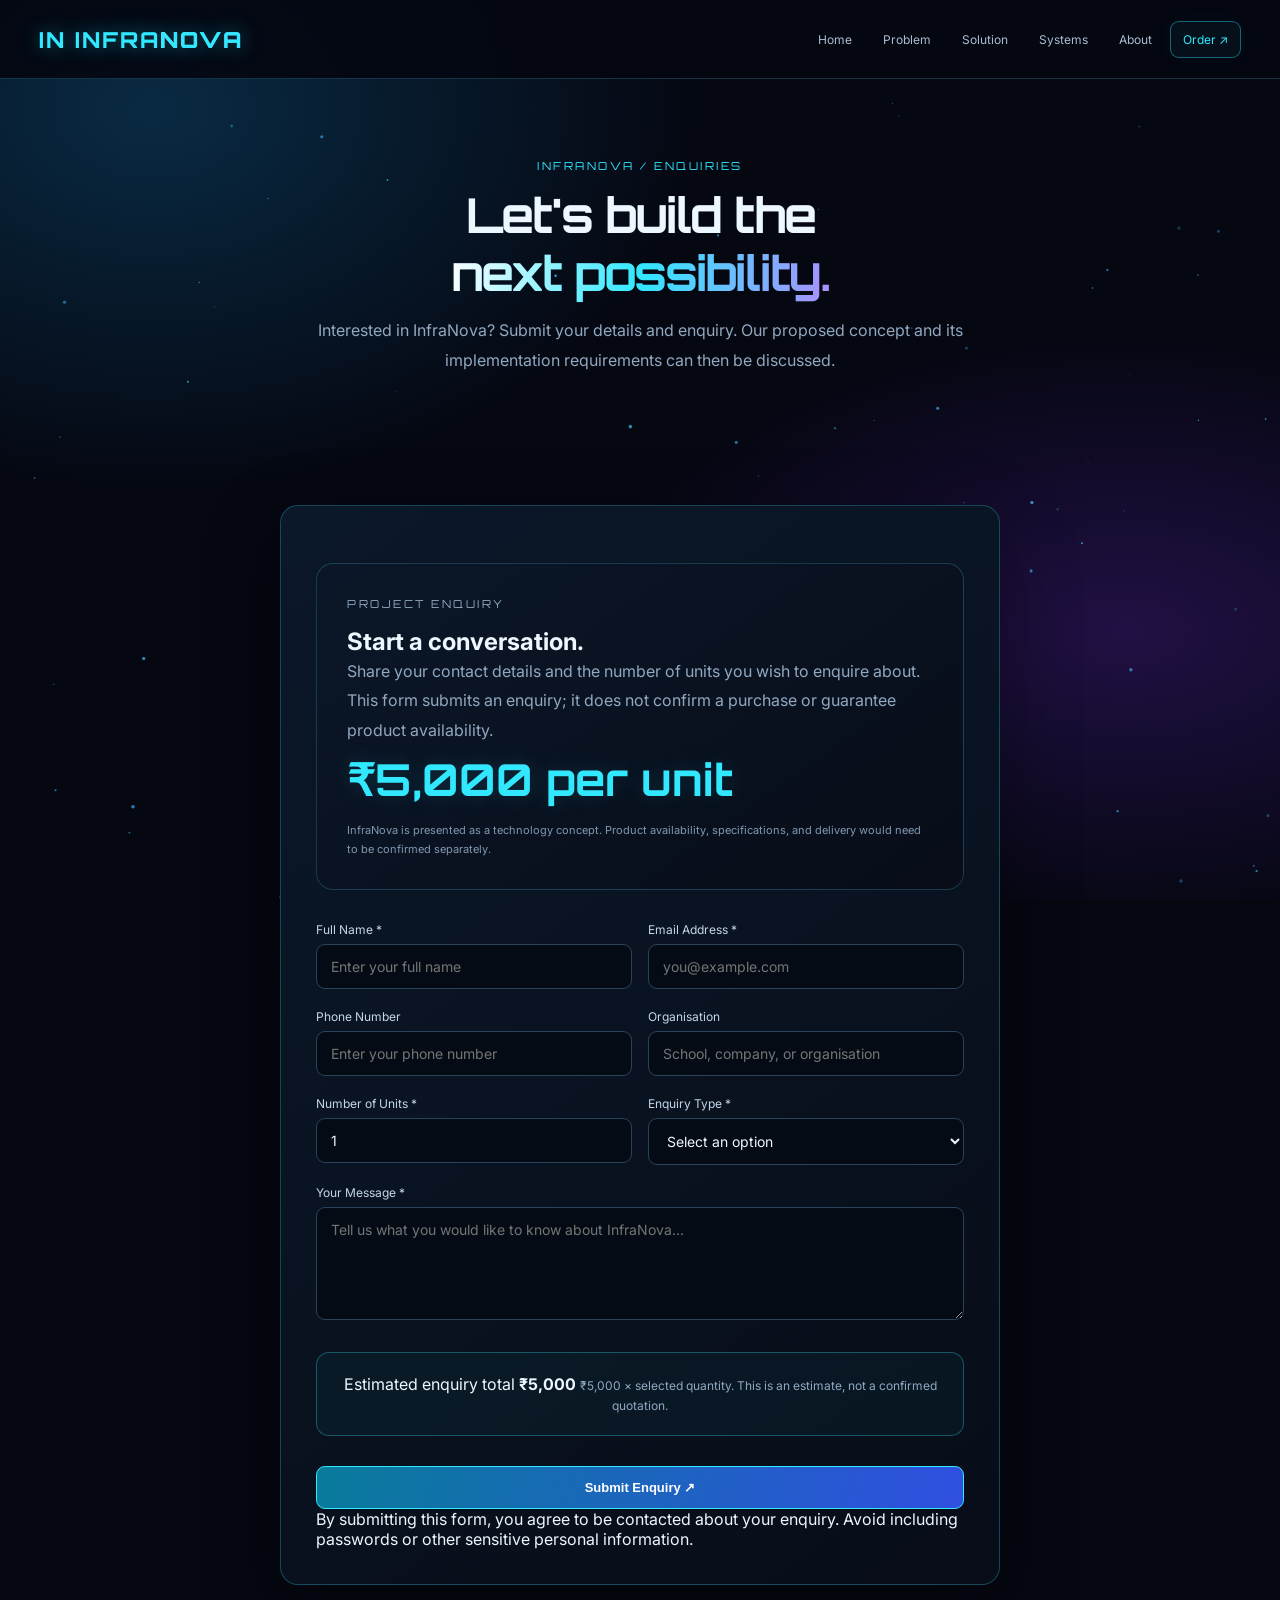
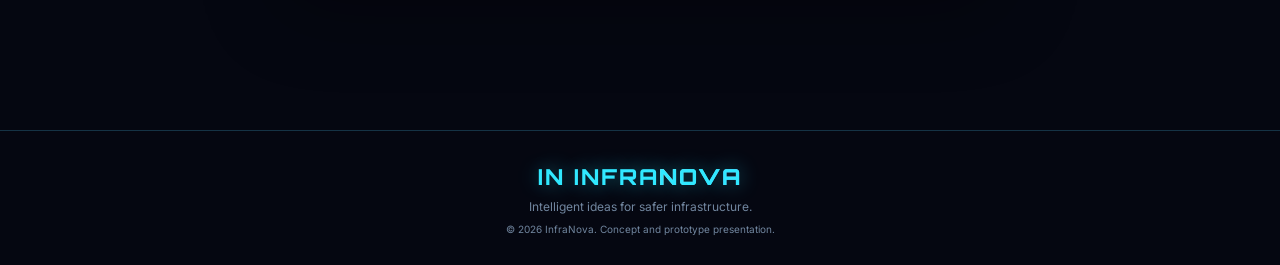
==== order.html @ d4683f09 "Create order.html" ====
<!DOCTYPE html><html lang="en">
<head>
  <meta charset="UTF-8">
  <meta name="viewport" content="width=device-width, initial-scale=1.0">
  <meta name="theme-color" content="#050816">
  <meta name="description" content="Submit an order enquiry for the InfraNova concept.">
  <title>Order / Enquiry | InfraNova</title>
  <link rel="stylesheet" href="style.css">
  <script src="script.js" defer></script>
</head><body>
  <canvas id="starfield" aria-hidden="true"></canvas>  <header class="site-header">
    <div class="nav-wrap">
      <a href="index.html" class="brand">
        <span class="brand-mark">IN</span>
        <span>INFRA<span class="gradient-text">NOVA</span></span>
      </a>  <button class="menu-toggle" aria-label="Toggle navigation" aria-expanded="false" type="button">☰</button>

  <nav class="nav-links" aria-label="Main navigation">
    <a href="index.html">Home</a>
    <a href="problem.html">Problem</a>
    <a href="solution.html">Solution</a>
    <a href="systems.html">Systems</a>
    <a href="about.html">About</a>
    <a href="order.html" class="nav-order">Order ↗</a>
  </nav>
</div>

  </header>  <main>
    <section class="page-hero container reveal">
      <p class="kicker">INFRANOVA / ENQUIRIES</p>  <h1 class="page-title">
    Let's build the<br>
    <span class="gradient-text">next possibility.</span>
  </h1>

  <p class="lead">
    Interested in InfraNova? Submit your details and enquiry.
    Our proposed concept and its implementation requirements
    can then be discussed.
  </p>
</section>

<section class="section container">
  <div class="form-wrap reveal">

    <div class="content-panel">
      <p class="kicker">PROJECT ENQUIRY</p>
      <h2>Start a conversation.</h2>

      <p>
        Share your contact details and the number of units
        you wish to enquire about. This form submits an enquiry;
        it does not confirm a purchase or guarantee product availability.
      </p>

      <div class="price">
        ₹5,000 <span>per unit</span>
      </div>

      <div class="notice">
        InfraNova is presented as a technology concept.
        Product availability, specifications, and delivery
        would need to be confirmed separately.
      </div>
    </div>

    <form
      action="https://formsubmit.co/tamscserd@gmali.com"
      method="POST"
      class="order-form">

      <input type="hidden" name="_subject" value="New InfraNova Enquiry">

      <input type="hidden" name="_template" value="table">

      <input type="hidden" name="_captcha" value="true">

      <input type="hidden" name="_next" value="thankyou.html">

      <div class="form-grid">

        <div class="field">
          <label for="name">Full Name *</label>
          <input
            id="name"
            name="Full Name"
            type="text"
            placeholder="Enter your full name"
            autocomplete="name"
            required>
        </div>

        <div class="field">
          <label for="email">Email Address *</label>
          <input
            id="email"
            name="Email"
            type="email"
            placeholder="you@example.com"
            autocomplete="email"
            required>
        </div>

        <div class="field">
          <label for="phone">Phone Number</label>
          <input
            id="phone"
            name="Phone Number"
            type="tel"
            placeholder="Enter your phone number"
            autocomplete="tel">
        </div>

        <div class="field">
          <label for="organisation">Organisation</label>
          <input
            id="organisation"
            name="Organisation"
            type="text"
            placeholder="School, company, or organisation">
        </div>

        <div class="field">
          <label for="quantity">Number of Units *</label>
          <input
            id="quantity"
            name="Quantity"
            type="number"
            min="1"
            max="100"
            value="1"
            required>
        </div>

        <div class="field">
          <label for="interest">Enquiry Type *</label>
          <select id="interest" name="Enquiry Type" required>
            <option value="">Select an option</option>
            <option value="Project information">Project information</option>
            <option value="Prototype enquiry">Prototype enquiry</option>
            <option value="Collaboration">Collaboration</option>
            <option value="School or competition project">School or competition project</option>
            <option value="Other">Other</option>
          </select>
        </div>

        <div class="field full">
          <label for="message">Your Message *</label>
          <textarea
            id="message"
            name="Message"
            rows="5"
            placeholder="Tell us what you would like to know about InfraNova..."
            required></textarea>
        </div>

      </div>

      <div class="total-box">
        <span>Estimated enquiry total</span>
        <strong id="total-price">₹5,000</strong>
        <small>₹5,000 × selected quantity. This is an estimate, not a confirmed quotation.</small>
      </div>

      <button type="submit" class="btn">
        Submit Enquiry ↗
      </button>

      <p class="form-note">
        By submitting this form, you agree to be contacted
        about your enquiry. Avoid including passwords or
        other sensitive personal information.
      </p>

    </form>

  </div>
</section>

  </main>  <footer class="site-footer">
    <a href="index.html" class="brand">
      <span class="brand-mark">IN</span>
      <span>INFRA<span class="gradient-text">NOVA</span></span>
    </a><p>Intelligent ideas for safer infrastructure.</p>
<small>© <span data-current-year>2026</span> InfraNova. Concept and prototype presentation.</small>

  </footer>
</body>
  </html>
---- style.css ----
@import url('https://fonts.googleapis.com/css2?family=Orbitron:wght@400;500;600;700;800&family=Inter:wght@400;500;600;700&display=swap');

:root {
    --bg: #050711;
    --panel: #0b1527;
    --cyan: #31e8ff;
    --blue: #5478ff;
    --purple: #9d5cff;
    --text: #edf7ff;
    --muted: #91a8c1;
    --line: rgba(81, 210, 255, 0.22);
}

* {
    margin: 0;
    padding: 0;
    box-sizing: border-box;
}

html {
    scroll-behavior: smooth;
}

body {
    font-family: Inter, Arial, sans-serif;
    background: var(--bg);
    color: var(--text);
    min-height: 100vh;
    overflow-x: hidden;
}

body::before {
    content: "";
    position: fixed;
    inset: 0;
    z-index: -2;
    background:
        radial-gradient(ellipse at 12% 12%, #092a43, transparent 35%),
        radial-gradient(ellipse at 88% 70%, #211044, transparent 34%),
        #050711;
}

#starfield {
    position: fixed;
    inset: 0;
    width: 100%;
    height: 100%;
    z-index: -1;
    pointer-events: none;
}

a {
    color: inherit;
    text-decoration: none;
}

.site-header {
    position: sticky;
    top: 0;
    z-index: 100;
    border-bottom: 1px solid var(--line);
    background: rgba(5, 7, 17, 0.9);
    backdrop-filter: blur(18px);
}

.nav-wrap {
    max-width: 1250px;
    min-height: 78px;
    margin: auto;
    padding: 14px 24px;
    display: flex;
    align-items: center;
    justify-content: space-between;
    gap: 20px;
}

.brand {
    font-family: Orbitron, sans-serif;
    font-weight: 800;
    font-size: 22px;
    letter-spacing: 2px;
    white-space: nowrap;
}

.brand span {
    color: var(--cyan);
    text-shadow: 0 0 20px #31e8ff75;
}

.brand small {
    display: block;
    font-family: Inter, sans-serif;
    font-size: 9px;
    color: #7f9ab5;
    letter-spacing: 3px;
    margin-top: 4px;
}

.nav-links {
    display: flex;
    align-items: center;
    justify-content: flex-end;
    flex-wrap: wrap;
    gap: 5px;
}

.nav-links a {
    padding: 10px 12px;
    border: 1px solid transparent;
    border-radius: 9px;
    font-size: 12px;
    color: #a9bdd1;
    transition: 0.25s;
}

.nav-links a:hover,
.nav-links a.active {
    color: var(--cyan);
    border-color: #31e8ff65;
    background: #31e8ff0c;
    box-shadow: 0 0 22px #31e8ff0b;
}

.menu-toggle {
    display: none;
    background: transparent;
    color: var(--cyan);
    border: 1px solid var(--line);
    padding: 8px 12px;
    border-radius: 8px;
    font-size: 20px;
}

.container {
    width: min(1140px, calc(100% - 40px));
    margin: auto;
}

.hero {
    min-height: calc(100vh - 78px);
    display: grid;
    grid-template-columns: 1.1fr 0.9fr;
    align-items: center;
    gap: 45px;
    padding: 65px 0;
}

.eyebrow {
    display: inline-flex;
    align-items: center;
    gap: 9px;
    padding: 9px 14px;
    border: 1px solid #31e8ff50;
    background: #31e8ff0b;
    color: var(--cyan);
    font: 11px Orbitron, sans-serif;
    letter-spacing: 1.5px;
    border-radius: 100px;
    margin-bottom: 24px;
}

.live-dot {
    width: 7px;
    height: 7px;
    border-radius: 50%;
    background: var(--cyan);
    box-shadow: 0 0 12px var(--cyan);
    animation: blink 1.5s infinite;
}

h1,
h2,
h3 {
    line-height: 1.2;
}

h1 {
    font: 700 clamp(40px, 6vw, 76px)/1.08 Orbitron, sans-serif;
    letter-spacing: -2px;
    margin-bottom: 22px;
}

.gradient-text {
    background: linear-gradient(100deg, #fff, var(--cyan), #a990ff);
    background-clip: text;
    -webkit-background-clip: text;
    color: transparent;
}

.lead {
    font-size: 16px;
    line-height: 1.85;
    color: var(--muted);
    max-width: 680px;
    margin-bottom: 28px;
}

.btn-row {
    display: flex;
    gap: 12px;
    flex-wrap: wrap;
}

.btn {
    display: inline-flex;
    align-items: center;
    justify-content: center;
    gap: 9px;
    border: 1px solid var(--cyan);
    border-radius: 9px;
    padding: 13px 18px;
    background: linear-gradient(110deg, #087b9a, #304fe1);
    color: white;
    font-weight: 700;
    font-size: 13px;
    cursor: pointer;
    transition: 0.25s;
}

.btn:hover {
    transform: translateY(-3px);
    box-shadow: 0 8px 28px #31e8ff25;
}

.btn.outline {
    background: transparent;
    color: var(--cyan);
}

.hero-art {
    min-height: 420px;
    position: relative;
    display: grid;
    place-items: center;
}

.orbit {
    position: absolute;
    border: 1px solid #31e8ff42;
    border-radius: 50%;
    width: min(90%, 390px);
    aspect-ratio: 1;
    animation: spin 24s linear infinite;
}

.orbit::before,
.orbit::after {
    content: "";
    position: absolute;
    width: 10px;
    height: 10px;
    background: var(--cyan);
    border-radius: 50%;
    box-shadow: 0 0 20px var(--cyan);
}

.orbit::before {
    top: 12%;
    left: 14%;
}

.orbit::after {
    bottom: 12%;
    right: 10%;
    background: var(--purple);
    box-shadow: 0 0 20px var(--purple);
}

.orbit.two {
    width: min(75%, 320px);
    border-color: #a16dff50;
    animation-direction: reverse;
    animation-duration: 17s;
}

.core {
    width: 155px;
    height: 155px;
    border: 1px solid var(--cyan);
    border-radius: 28px;
    transform: rotate(45deg);
    display: grid;
    place-items: center;
    background: linear-gradient(145deg, #0c3852cc, #100d2acc);
    box-shadow: 0 0 35px #31e8ff22, inset 0 0 35px #31e8ff18;
    animation: float 5s ease-in-out infinite;
}

.core span {
    transform: rotate(-45deg);
    font: 800 42px Orbitron, sans-serif;
    color: var(--cyan);
    text-shadow: 0 0 25px #31e8ff;
}

.hud {
    position: absolute;
    padding: 12px 14px;
    background: #081321e8;
    border: 1px solid var(--line);
    border-radius: 10px;
    font: 10px Orbitron, sans-serif;
    letter-spacing: 1px;
    color: #a8c8dc;
}

.hud strong {
    display: block;
    color: var(--cyan);
    font-size: 12px;
    margin-top: 5px;
}

.hud-one {
    top: 15%;
    right: 0;
}

.hud-two {
    bottom: 15%;
    left: 0;
}

.section {
    padding: 75px 0;
}

.section-head {
    text-align: center;
    max-width: 780px;
    margin: 0 auto 38px;
}

.kicker {
    font: 11px Orbitron, sans-serif;
    color: var(--cyan);
    letter-spacing: 2.5px;
    margin-bottom: 13px;
}

.section-head h2,
.page-title {
    font: 700 clamp(29px, 4.5vw, 48px)/1.2 Orbitron, sans-serif;
    margin-bottom: 15px;
}

.section-head p,
.muted {
    color: var(--muted);
    line-height: 1.8;
}

.grid {
    display: grid;
    grid-template-columns: repeat(3, minmax(0, 1fr));
    gap: 18px;
}

.card {
    position: relative;
    padding: 25px;
    border: 1px solid var(--line);
    border-radius: 16px;
    background: linear-gradient(145deg, #0c1929e8, #080d19f2);
    overflow: hidden;
    transition: 0.3s;
}

.card::before {
    content: "";
    position: absolute;
    top: 0;
    left: -110%;
    height: 2px;
    width: 100%;
    background: linear-gradient(90deg, transparent, var(--cyan), var(--purple));
    transition: 0.5s;
}

.card:hover {
    transform: translateY(-6px);
    border-color: #31e8ff6b;
    box-shadow: 0 16px 40px #0004, 0 0 28px #31e8ff0b;
}

.card:hover::before {
    left: 0;
}

.card .icon {
    font-size: 29px;
    display: block;
    margin-bottom: 17px;
}

.card h3 {
    font: 600 17px Orbitron, sans-serif;
    margin-bottom: 11px;
    color: #dffaff;
}

.card p {
    color: var(--muted);
    font-size: 14px;
    line-height: 1.8;
}

.page-hero {
    padding: 80px 0 35px;
    text-align: center;
}

.page-hero .lead {
    margin: auto;
    max-width: 760px;
}

.content-panel {
    padding: 30px;
    border: 1px solid var(--line);
    border-radius: 17px;
    background: linear-gradient(145deg, #0b1728, #080d18);
    margin: 22px 0;
}

.content-panel h3 {
    font: 600 19px Orbitron, sans-serif;
    color: var(--cyan);
    margin-bottom: 13px;
}

.content-panel p,
.content-panel li {
    color: var(--muted);
    line-height: 1.85;
}

.content-panel ul {
    padding-left: 22px;
    margin-top: 10px;
}

.flow {
    display: flex;
    align-items: stretch;
    justify-content: center;
    gap: 12px;
    flex-wrap: wrap;
    margin: 28px 0;
}

.flow-item {
    flex: 1;
    min-width: 140px;
    text-align: center;
    padding: 20px 14px;
    border: 1px solid var(--line);
    border-radius: 13px;
    background: #0b1828;
}

.flow-item b {
    display: block;
    color: var(--cyan);
    font: 12px Orbitron, sans-serif;
    margin-bottom: 8px;
}

.flow-item span {
    font-size: 13px;
    color: var(--muted);
}

.flow-arrow {
    align-self: center;
    color: var(--cyan);
    font-size: 23px;
}

.systems-grid {
    grid-template-columns: repeat(2, minmax(0, 1fr));
}

.system-card {
    min-height: 190px;
}

.system-code {
    font: 11px Orbitron, sans-serif;
    color: var(--cyan);
    letter-spacing: 1.5px;
    margin-bottom: 13px;
}

.radar {
    width: 185px;
    aspect-ratio: 1;
    border-radius: 50%;
    border: 1px solid #31e8ff65;
    position: relative;
    margin: 0 auto 20px;
    background: repeating-radial-gradient(circle, transparent 0 24px, #31e8ff19 25px 26px);
    overflow: hidden;
}

.radar::before {
    content: "";
    position: absolute;
    inset: 0;
    background: conic-gradient(from 0deg, transparent 0 78%, #31e8ff55 91%, transparent 92%);
    border-radius: 50%;
    animation: spin 4s linear infinite;
}

.radar::after {
    content: "";
    position: absolute;
    width: 8px;
    height: 8px;
    top: 33%;
    left: 66%;
    background: #ff5d83;
    border-radius: 50%;
    box-shadow: 0 0 18px #ff5d83;
}

.form-wrap {
    max-width: 720px;
    margin: 20px auto 70px;
    padding: clamp(20px, 4vw, 35px);
    background: linear-gradient(145deg, #0b1829, #080d18);
    border: 1px solid #31e8ff40;
    border-radius: 18px;
    box-shadow: 0 25px 80px #0005;
}

.form-grid {
    display: grid;
    grid-template-columns: 1fr 1fr;
    gap: 0 16px;
}

.field {
    margin: 10px 0;
}

.field.full {
    grid-column: 1 / -1;
}

label {
    display: block;
    font-size: 12px;
    color: #c3d7e9;
    margin-bottom: 7px;
}

input,
select,
textarea {
    width: 100%;
    padding: 13px 14px;
    border-radius: 9px;
    border: 1px solid #29435b;
    background: #050b15;
    color: var(--text);
    font: 14px Inter, sans-serif;
    outline: none;
}

input:focus,
select:focus,
textarea:focus {
    border-color: var(--cyan);
    box-shadow: 0 0 0 3px #31e8ff12;
}

select option {
    background: #081321;
}

.total-box {
    border: 1px solid #31e8ff4f;
    background: #31e8ff09;
    border-radius: 13px;
    text-align: center;
    padding: 21px;
    margin: 18px 0;
}

.total-box small {
    color: var(--muted);
    font-size: 12px;
}

.price {
    font: 700 44px Orbitron, sans-serif;
    color: var(--cyan);
    text-shadow: 0 0 22px #31e8ff28;
    margin: 7px 0;
}

.form-wrap .btn {
    width: 100%;
    margin-top: 12px;
}

.notice {
    color: #8198b0;
    font-size: 11px;
    line-height: 1.7;
    margin-top: 14px;
}

footer {
    border-top: 1px solid var(--line);
    padding: 26px 20px;
    text-align: center;
    color: #71869f;
    font-size: 12px;
    line-height: 1.8;
}

footer b {
    color: var(--cyan);
    font-family: Orbitron, sans-serif;
    letter-spacing: 1px;
}

.reveal {
    opacity: 0;
    transform: translateY(18px);
    transition: opacity 0.7s, transform 0.7s;
}

.reveal.visible {
    opacity: 1;
    transform: translateY(0);
}

@keyframes spin {
    to { transform: rotate(360deg); }
}

@keyframes float {
    0%, 100% { translate: 0 0; }
    50% { translate: 0 -12px; }
}

@keyframes blink {
    50% { opacity: 0.25; }
}

@media (max-width: 850px) {
    .nav-wrap {
        flex-wrap: wrap;
    }

    .menu-toggle {
        display: block;
    }

    .nav-links {
        display: none;
        width: 100%;
        justify-content: flex-start;
        padding-bottom: 8px;
    }

    .nav-links.open {
        display: flex;
    }

    .hero {
        grid-template-columns: 1fr;
        text-align: center;
        gap: 5px;
        padding: 55px 0 35px;
    }

    .hero .lead {
        margin-left: auto;
        margin-right: auto;
    }

    .btn-row {
        justify-content: center;
    }

    .hero-art {
        min-height: 340px;
    }

    .grid {
        grid-template-columns: repeat(2, minmax(0, 1fr));
    }
}

@media (max-width: 560px) {
    .container {
        width: calc(100% - 28px);
    }

    .grid,
    .systems-grid {
        grid-template-columns: 1fr;
    }

    .brand {
        font-size: 19px;
    }

    .hero-art {
        min-height: 300px;
    }

    .orbit {
        width: 280px;
    }

    .orbit.two {
        width: 225px;
    }

    .core {
        width: 125px;
        height: 125px;
    }

    .hud {
        font-size: 8px;
        padding: 9px;
    }

    .form-grid {
        grid-template-columns: 1fr;
    }

    .field.full {
        grid-column: auto;
    }

    .page-hero {
        padding-top: 55px;
    }
}

@media (prefers-reduced-motion: reduce) {
    *,
    *::before,
    *::after {
        scroll-behavior: auto !important;
        animation-duration: 0.01ms !important;
        animation-iteration-count: 1 !important;
        transition-duration: 0.01ms !important;
    }
}
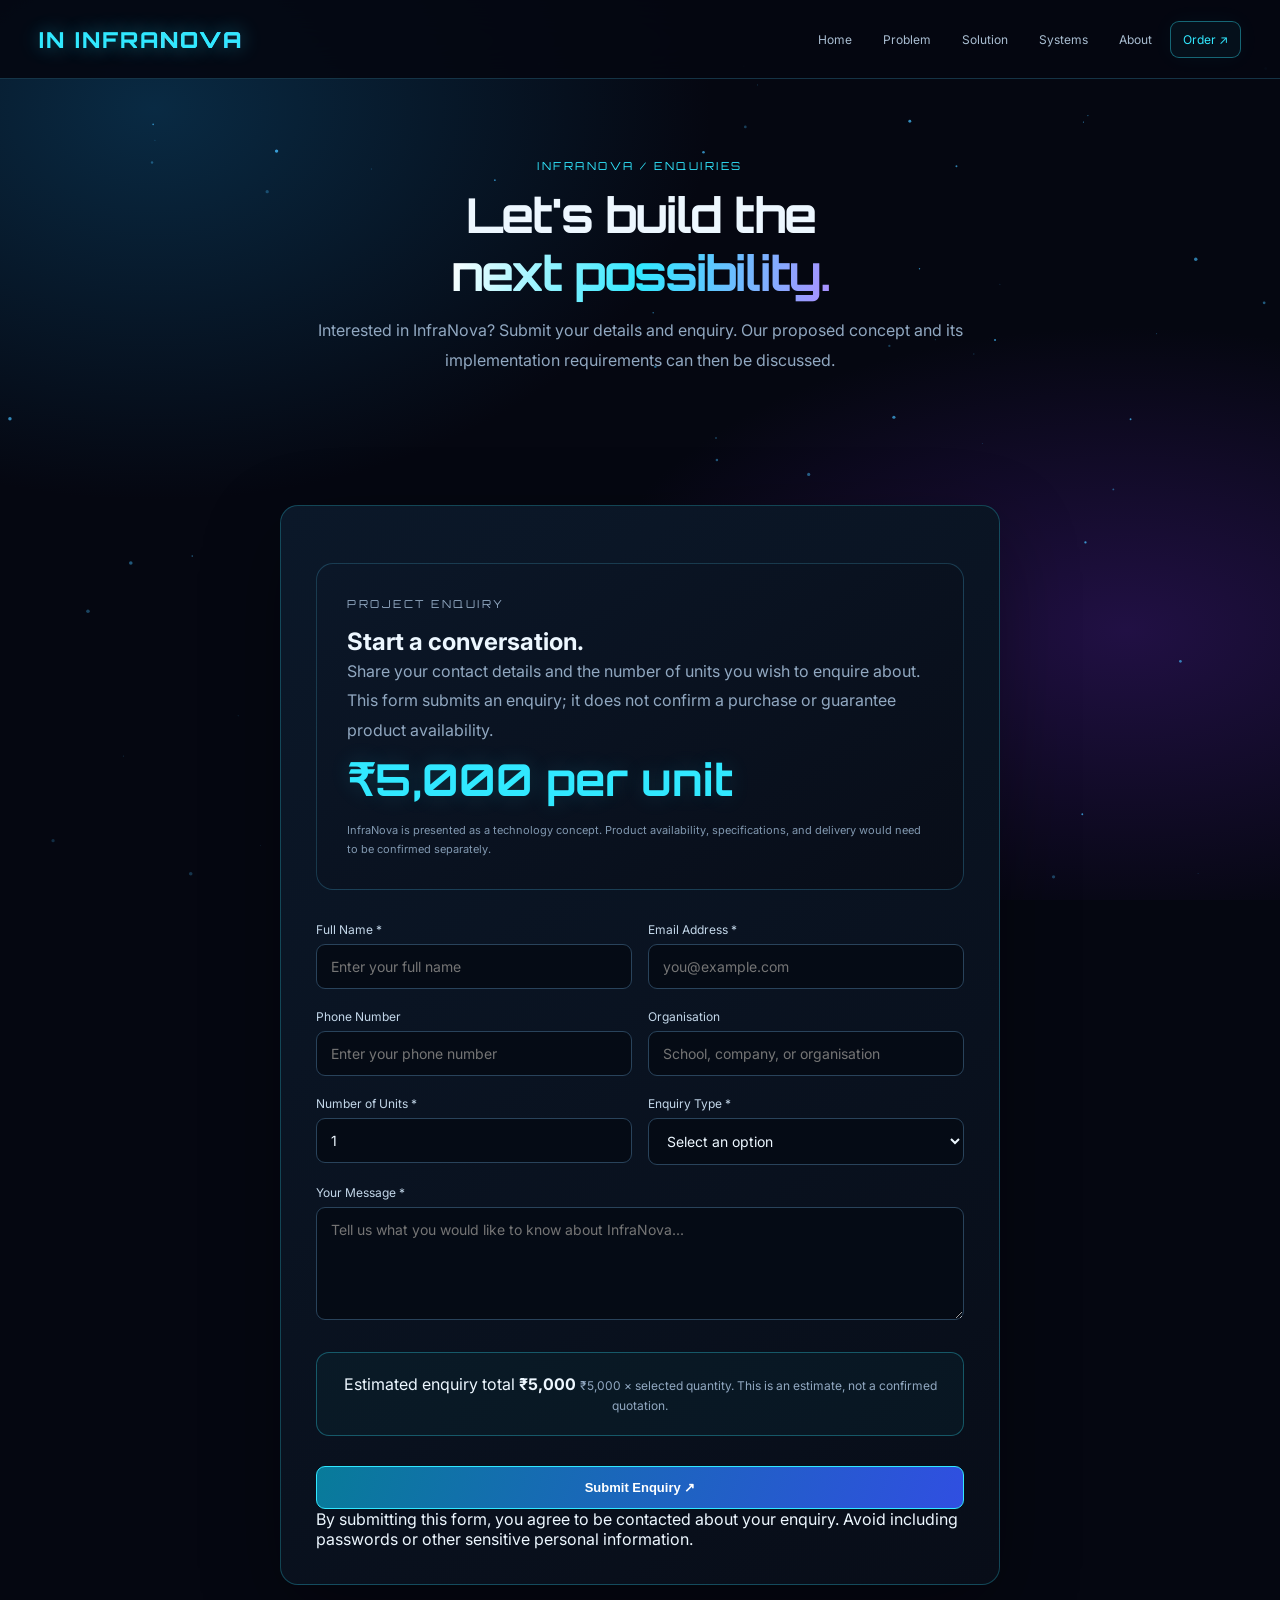
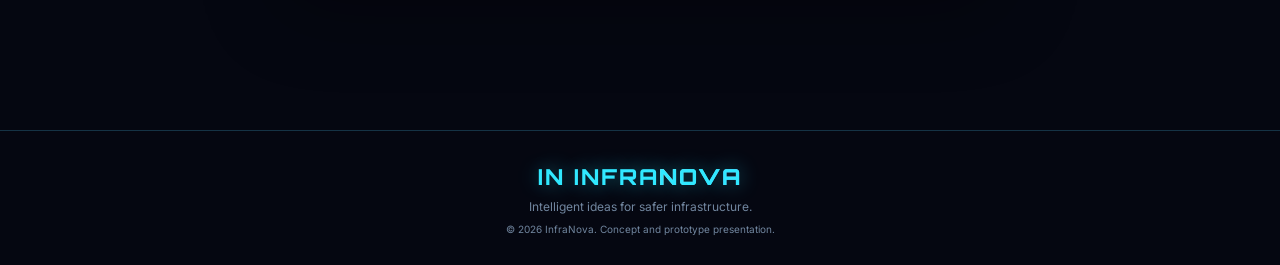
==== commit 9cf4b0fa: "Update order.html" ====
--- a/order.html
+++ b/order.html
@@ -64,7 +64,7 @@
     </div>
 
     <form
-      action="https://formsubmit.co/tamscserd@gmali.com"
+      action="https://formsubmit.co/tamscserd@gmail.com"
       method="POST"
       class="order-form">
 
